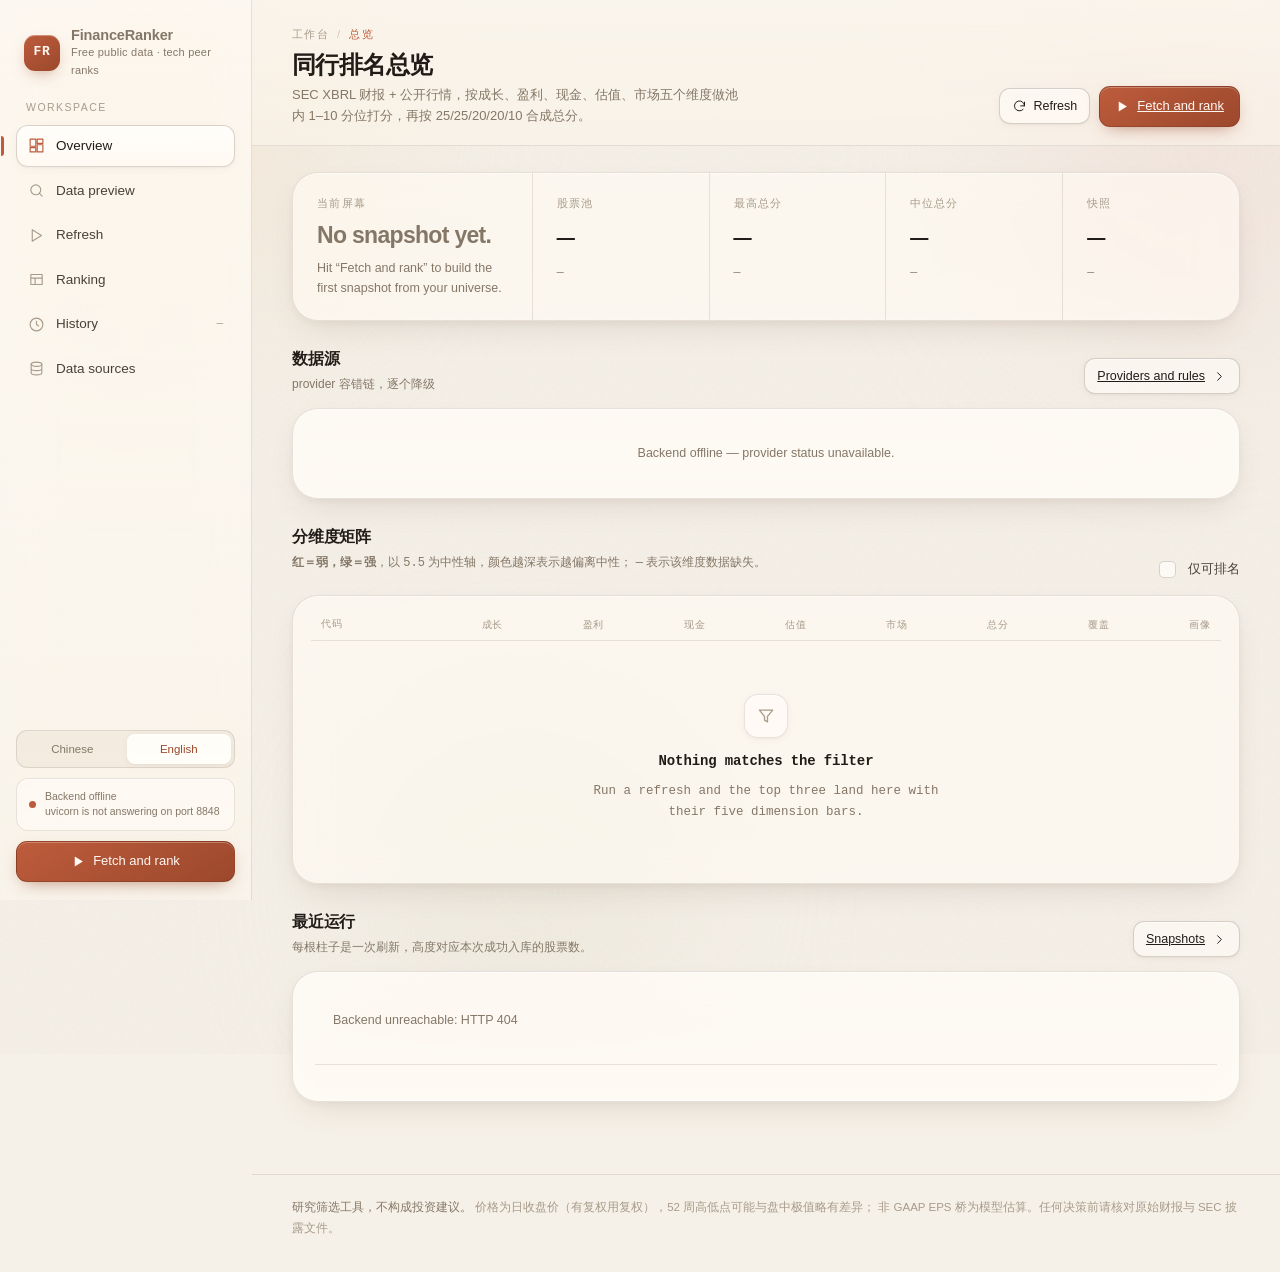
==== app/web/static/index.html @ 7ff26cf9 "FinanceRanker: free public-data tech peer ranker FastAPI service plus a vanilla-JS web UI that score" ====
<!DOCTYPE html>
<html lang="zh-CN">
<head>
<meta charset="utf-8" />
<meta name="viewport" content="width=device-width, initial-scale=1" />
<title>总览 · FinanceRanker</title>
<meta name="description" content="免费公开数据驱动的科技股同行排名：数据源状态、快照概览与头部标的。" />
<link rel="icon" href="favicon.svg" type="image/svg+xml" />
<link rel="stylesheet" href="css/shell.css" />
<link rel="stylesheet" href="css/components.css" />
</head>
<body data-page="ov">
<div class="app">
  <main class="main">
    <header class="pagehead">
      <div>
        <div class="crumb">
          <span data-i18n="nav.group">工作台</span><span class="sep">/</span><b data-i18n="nav.overview">总览</b>
        </div>
        <h1 data-i18n="ov.title">同行排名总览</h1>
        <p class="lede" data-i18n="ov.lede">SEC XBRL 财报 + 公开行情，按成长、盈利、现金、估值、市场五个维度做池内 1–10 分位打分，再按 25/25/20/20/10 合成总分。</p>
      </div>
      <div class="pagehead-actions">
        <button class="btn btn--quiet" type="button" data-ping id="ovRefresh" data-i18n="action.refresh"></button>
        <a class="btn btn--primary" href="refresh.html" id="ovRun" data-i18n="action.start"></a>
      </div>
    </header>

    <div class="pagebody">
      <!-- scoreboard -->
      <section class="section">
        <div class="glass board" id="board">
          <div class="lead">
            <div class="kicker" data-i18n="ov.screen">当前屏幕</div>
            <p class="headline" id="boardHeadline">正在读取最近一次快照…</p>
            <p id="boardSub" data-i18n="ov.screen">数据源、快照与头部标的会在这里汇总。</p>
          </div>
          <div class="cell" id="cellCoverage">
            <div class="k" data-i18n="ov.cell.pool">股票池</div>
            <div class="v">—</div>
            <div class="d">—</div>
          </div>
          <div class="cell" id="cellTop">
            <div class="k" data-i18n="ov.cell.top">最高总分</div>
            <div class="v">—</div>
            <div class="d">—</div>
          </div>
          <div class="cell" id="cellMedian">
            <div class="k" data-i18n="ov.cell.median">中位总分</div>
            <div class="v">—</div>
            <div class="d">—</div>
          </div>
          <div class="cell" id="cellSnap">
            <div class="k" data-i18n="ov.cell.snapshot">快照</div>
            <div class="v">—</div>
            <div class="d">—</div>
          </div>
        </div>
      </section>

      <!-- providers (the podium was removed: the full ranking table below
           already carries per-dimension detail, so a top-3 recap was redundant) -->
      <section class="section">
        <div class="section-head">
          <div>
            <h2 data-i18n="ov.providers">数据源</h2>
            <p class="hint" data-i18n="ov.providers.hint">provider 容错链，逐个降级</p>
          </div>
          <div class="tools">
            <a class="btn btn--quiet" href="sources.html" id="provMore" data-i18n="ov.more"></a>
          </div>
        </div>
        <div class="glass glass--solid" style="padding:20px 22px;display:flex;flex-direction:column;gap:14px">
          <div class="provlist" id="provlist">
            <div class="skeleton line" style="width:70%"></div>
            <div class="skeleton line" style="width:52%;margin-top:12px"></div>
            <div class="skeleton line" style="width:62%"></div>
          </div>
        </div>
      </section>

      <!-- coverage matrix -->
      <section class="section">
        <div class="section-head">
          <div>
            <h2 data-i18n="ov.matrix">分维度矩阵</h2>
            <p class="hint" data-i18n="ov.matrix.hint">
              <b>红＝弱，绿＝强</b>，以 <span class="mono">5.5</span> 为中性轴，颜色越深表示越偏离中性；
              <span class="mono">—</span> 表示该维度数据缺失。
            </p>
            <div class="scale-legend" id="matrixLegend"></div>
          </div>
          <div class="tools">
            <label class="check"><input type="checkbox" id="matrixEligible" /> <span data-i18n="ov.matrix.eligibleOnly">仅可排名</span></label>
          </div>
        </div>
        <div class="glass" id="matrixWrap" style="padding:14px 18px 8px;overflow-x:auto">
          <table class="matrix">
            <thead>
              <tr>
                <th data-i18n="common.ticker">代码</th>
                <th data-i18n="dim.growth">成长</th>
                <th data-i18n="dim.profitability">盈利</th>
                <th data-i18n="dim.cash">现金</th>
                <th data-i18n="dim.valuation">估值</th>
                <th data-i18n="dim.market">市场</th>
                <th data-i18n="common.overall">总分</th>
                <th data-i18n="common.coverage">覆盖</th>
                <th data-i18n="common.profile">画像</th>
              </tr>
            </thead>
            <tbody id="matrixBody">
              <tr><td colspan="9"><div class="skeleton line" style="width:100%"></div></td></tr>
            </tbody>
          </table>
        </div>
      </section>

      <!-- run history strip -->
      <section class="section">
        <div class="section-head">
          <div>
            <h2 data-i18n="ov.recent">最近运行</h2>
            <p class="hint" data-i18n="ov.recent.hint">每根柱子是一次刷新，高度对应本次成功入库的股票数。</p>
          </div>
          <div class="tools">
            <a class="btn btn--quiet" href="history.html" id="stripMore" data-i18n="ov.history"></a>
          </div>
        </div>
        <div class="glass glass--solid" style="padding:20px 22px;display:flex;flex-direction:column;gap:16px">
          <div class="runstrip" id="runstrip"></div>
          <hr class="rule" />
          <div class="row" style="font-size:12px;color:var(--muted)" id="stripMeta">读取中…</div>
        </div>
      </section>
    </div>

    <footer class="foot" data-i18n="foot.disclaimer">
      <b>研究筛选工具，不构成投资建议。</b>
      价格为日收盘价（有复权用复权），52 周高低点可能与盘中极值略有差异；
      非 GAAP EPS 桥为模型估算。任何决策前请核对原始财报与 SEC 披露文件。
    </footer>
  </main>
</div>

<script src="js/scale.js"></script>
<script src="js/i18n.js"></script>
<script src="js/shell.js"></script>
<script src="js/overview.js"></script>
</body>
</html>
---- app/web/static/css/shell.css ----
/* ==========================================================================
   FinanceRanker — shell: tokens, background, rail navigation, page chrome.
   Warm-glass, minimal. Light theme only; every surface is a tinted glass pane.
   ========================================================================== */

/* ------------------------------------------------------------------ tokens */
:root {
  /* warm neutral ramp — one family, no cool grays anywhere */
  --bg:            #f6f1e8;
  --bg-2:          #efe7da;
  --surface:       rgba(255, 252, 247, 0.60);
  --surface-2:     rgba(255, 252, 247, 0.82);
  --surface-3:     rgba(250, 244, 235, 0.55);
  --well:          rgba(236, 226, 212, 0.50);

  --ink:           #211c17;
  --ink-2:         #4a4038;
  --muted:         #857767;
  --faint:         #a89b8a;

  --hair:          rgba(84, 66, 49, 0.13);
  --hair-2:        rgba(84, 66, 49, 0.22);

  /* single desaturated accent */
  --accent:        #bd5c3c;
  --accent-deep:   #9c482c;
  --accent-soft:   rgba(189, 92, 60, 0.11);
  --accent-line:   rgba(189, 92, 60, 0.34);

  /* data scale — warm earth, no cool hues */
  --good:          #4f6b46;
  --good-soft:     rgba(79, 107, 70, 0.13);
  --mid:           #a0752c;
  --mid-soft:      rgba(160, 117, 44, 0.14);
  --soft:          #9c6a49;
  --soft-soft:     rgba(156, 106, 73, 0.13);
  --low:           #8f5647;
  --low-soft:      rgba(143, 86, 71, 0.13);

  /* elevation: warm-tinted, wide and low */
  --sh-sm:  0 1px 2px rgba(93, 68, 47, 0.05), 0 2px 8px rgba(93, 68, 47, 0.045);
  --sh:     0 2px 6px rgba(93, 68, 47, 0.05), 0 14px 34px -12px rgba(93, 68, 47, 0.16);
  --sh-lg:  0 4px 12px rgba(93, 68, 47, 0.06), 0 34px 70px -24px rgba(93, 68, 47, 0.24);
  --glint:  inset 0 1px 0 rgba(255, 255, 255, 0.65);
  --glint-2: inset 0 1px 0 rgba(255, 255, 255, 0.45), inset 0 0 0 1px rgba(255, 255, 255, 0.18);

  --r-xs: 8px;
  --r-sm: 12px;
  --r-md: 18px;
  --r-lg: 26px;
  --r-xl: 34px;

  --rail: 252px;
  --ease: cubic-bezier(0.22, 1, 0.36, 1);

  --sans: "Geist", "Satoshi", "Outfit", ui-sans-serif, -apple-system, BlinkMacSystemFont,
          "PingFang SC", "Hiragino Sans GB", "Noto Sans SC", "Microsoft YaHei", sans-serif;
  --mono: "JetBrains Mono", ui-monospace, SFMono-Regular, "SF Mono", Menlo, Consolas, monospace;
}

* { box-sizing: border-box; }

html { -webkit-text-size-adjust: 100%; }

body {
  margin: 0;
  min-height: 100dvh;
  background: var(--bg);
  color: var(--ink);
  font-family: var(--sans);
  font-size: 14px;
  line-height: 1.6;
  -webkit-font-smoothing: antialiased;
  text-rendering: optimizeLegibility;
}

/* ------------------------------------------------------- ambient background
   Three very slow, very soft wash blobs. Fixed + pointer-events:none so they
   never trigger layout or repaints of scrolling content. */
.wash {
  position: fixed;
  inset: -12vmax;
  z-index: 0;
  pointer-events: none;
  overflow: hidden;
}
.wash i {
  position: absolute;
  display: block;
  border-radius: 50%;
  filter: blur(72px);
  opacity: 0.5;
  will-change: transform;
}
.wash i:nth-child(1) {
  width: 46vmax; height: 46vmax; left: 4vmax; top: 2vmax;
  background: radial-gradient(circle at 40% 40%, #f3ddc4, transparent 68%);
  animation: drift-a 46s ease-in-out infinite alternate;
}
.wash i:nth-child(2) {
  width: 40vmax; height: 40vmax; right: 2vmax; top: 8vmax;
  background: radial-gradient(circle at 60% 40%, #f0d5cf, transparent 66%);
  animation: drift-b 58s ease-in-out infinite alternate;
}
.wash i:nth-child(3) {
  width: 38vmax; height: 38vmax; left: 34vmax; bottom: -6vmax;
  background: radial-gradient(circle at 50% 50%, #e6e3d2, transparent 68%);
  animation: drift-c 52s ease-in-out infinite alternate;
}
/* paper grain — fixed overlay, never on a scrolling container */
.wash::after {
  content: "";
  position: absolute;
  inset: 0;
  opacity: 0.22;
  mix-blend-mode: multiply;
  background-image: url("data:image/svg+xml,%3Csvg xmlns='http://www.w3.org/2000/svg' width='160' height='160'%3E%3Cfilter id='n'%3E%3CfeTurbulence type='fractalNoise' baseFrequency='0.9' numOctaves='3'/%3E%3C/filter%3E%3Crect width='160' height='160' filter='url(%23n)' opacity='0.42'/%3E%3C/svg%3E");
}
@keyframes drift-a { from { transform: translate3d(0,0,0) scale(1); } to { transform: translate3d(4vmax,3vmax,0) scale(1.12); } }
@keyframes drift-b { from { transform: translate3d(0,0,0) scale(1.06); } to { transform: translate3d(-5vmax,4vmax,0) scale(1); } }
@keyframes drift-c { from { transform: translate3d(0,0,0) scale(1); } to { transform: translate3d(3vmax,-4vmax,0) scale(1.1); } }

/* ------------------------------------------------------------- app skeleton */
.app {
  position: relative;
  z-index: 1;
  display: grid;
  grid-template-columns: var(--rail) minmax(0, 1fr);
  min-height: 100dvh;
  /* `clip` (not `hidden`) contains the ambient wash without creating a scroll
     container, so `position: sticky` headers keep working. */
  overflow-x: clip;
}

/* ---------------------------------------------------------------- rail nav */
.rail {
  position: sticky;
  top: 0;
  align-self: start;
  height: 100dvh;
  padding: 22px 16px 18px;
  display: flex;
  flex-direction: column;
  gap: 20px;
  border-right: 1px solid var(--hair);
  background: linear-gradient(180deg, rgba(255, 253, 249, 0.72), rgba(255, 251, 244, 0.42));
  backdrop-filter: blur(24px) saturate(150%);
  -webkit-backdrop-filter: blur(24px) saturate(150%);
  z-index: 40;
}

.brand {
  display: flex;
  align-items: center;
  gap: 11px;
  padding: 4px 8px 0;
  text-decoration: none;
  color: inherit;
}
.brand .mark {
  flex: none;
  width: 36px; height: 36px;
  display: grid; place-items: center;
  border-radius: 11px;
  background: linear-gradient(150deg, var(--accent), var(--accent-deep));
  color: #fff8f2;
  font-family: var(--mono);
  font-size: 13px;
  font-weight: 600;
  letter-spacing: 0.06em;
  box-shadow: 0 6px 16px -6px rgba(156, 72, 44, 0.55), inset 0 1px 0 rgba(255, 255, 255, 0.35);
}
.brand .txt { min-width: 0; }
.brand b {
  display: block;
  font-size: 14.5px;
  font-weight: 600;
  letter-spacing: -0.01em;
  line-height: 1.25;
}
.brand span {
  display: block;
  font-size: 11px;
  color: var(--muted);
  letter-spacing: 0.02em;
}

.rail-group { display: flex; flex-direction: column; gap: 3px; }
.rail-group > p {
  margin: 0 0 6px 10px;
  font-size: 10.5px;
  letter-spacing: 0.14em;
  text-transform: uppercase;
  color: var(--faint);
}

.navlink {
  position: relative;
  display: flex;
  align-items: center;
  gap: 11px;
  padding: 9px 11px;
  border-radius: 12px;
  color: var(--ink-2);
  text-decoration: none;
  font-size: 13.5px;
  border: 1px solid transparent;
  transition: background 0.28s var(--ease), color 0.28s var(--ease), border-color 0.28s var(--ease);
}
.navlink:hover { background: rgba(255, 253, 249, 0.66); border-color: var(--hair); }
.navlink .ico { flex: none; width: 17px; height: 17px; color: var(--faint); transition: color 0.28s var(--ease); }
.navlink:hover .ico { color: var(--ink-2); }
.navlink .n {
  margin-left: auto;
  font-family: var(--mono);
  font-size: 11px;
  color: var(--faint);
}
.navlink[aria-current="page"] {
  background: linear-gradient(180deg, rgba(255, 254, 251, 0.94), rgba(255, 250, 243, 0.74));
  border-color: var(--hair-2);
  color: var(--ink);
  font-weight: 500;
  box-shadow: var(--sh-sm), var(--glint);
}
.navlink[aria-current="page"] .ico { color: var(--accent); }
.navlink[aria-current="page"]::before {
  content: "";
  position: absolute;
  left: -16px;
  top: 50%;
  width: 3px; height: 20px;
  border-radius: 0 3px 3px 0;
  background: var(--accent);
  transform: translateY(-50%);
}

.rail-foot { margin-top: auto; display: flex; flex-direction: column; gap: 10px; }

/* --------------------------------------------------------- language switch */
.langswitch {
  display: grid;
  grid-template-columns: 1fr 1fr;
  gap: 2px;
  padding: 3px;
  border-radius: 11px;
  border: 1px solid var(--hair);
  background: var(--well);
}
.langswitch button {
  border: 0;
  background: transparent;
  color: var(--muted);
  font: inherit;
  font-size: 11.5px;
  padding: 6px 0;
  border-radius: 8px;
  cursor: pointer;
  transition: background 0.24s var(--ease), color 0.24s var(--ease), box-shadow 0.24s var(--ease);
}
.langswitch button:hover { color: var(--ink); }
.langswitch button[aria-pressed="true"] {
  background: rgba(255, 254, 250, 0.95);
  color: var(--accent-deep);
  font-weight: 500;
  box-shadow: var(--sh-sm), var(--glint);
}
.langbtn {
  border: 1px solid var(--hair);
  background: var(--surface);
  color: var(--ink-2);
  font: inherit;
  font-size: 11.5px;
  padding: 5px 10px;
  border-radius: 9px;
  cursor: pointer;
  box-shadow: var(--glint);
  transition: border-color 0.24s var(--ease), color 0.24s var(--ease);
}
.langbtn:hover { border-color: var(--accent-line); color: var(--accent-deep); }
.langbtn:active { transform: scale(0.97); }

.health {
  display: flex;
  align-items: center;
  gap: 9px;
  padding: 10px 12px;
  border-radius: var(--r-sm);
  border: 1px solid var(--hair);
  background: var(--surface);
  box-shadow: var(--glint-2);
  font-size: 11.5px;
  color: var(--ink-2);
  text-decoration: none;
}
.health:hover { border-color: var(--hair-2); }
.health .dot {
  flex: none;
  width: 7px; height: 7px;
  border-radius: 50%;
  background: var(--good);
  box-shadow: 0 0 0 0 rgba(79, 107, 70, 0.4);
  animation: breathe 3.6s var(--ease) infinite;
}
.health.warn .dot { background: var(--mid); animation-duration: 2.4s; }
.health.bad .dot { background: var(--accent); }
.health b { display: block; font-weight: 500; line-height: 1.35; }
.health span { display: block; color: var(--muted); font-size: 10.5px; }
@keyframes breathe {
  0%   { box-shadow: 0 0 0 0 rgba(79, 107, 70, 0.34); }
  70%  { box-shadow: 0 0 0 7px rgba(79, 107, 70, 0); }
  100% { box-shadow: 0 0 0 0 rgba(79, 107, 70, 0); }
}

/* ------------------------------------------------------------ mobile chrome */
.mobilebar { display: none; }
.scrim { display: none; }

/* ------------------------------------------------------------------ content */
.main {
  min-width: 0;
  display: flex;
  flex-direction: column;
}

.pagehead {
  position: sticky;
  top: 0;
  z-index: 30;
  display: flex;
  align-items: flex-end;
  justify-content: space-between;
  gap: 24px;
  padding: 26px 40px 18px;
  border-bottom: 1px solid var(--hair);
  background: linear-gradient(180deg, rgba(250, 245, 237, 0.86), rgba(250, 245, 237, 0.58));
  backdrop-filter: blur(20px) saturate(150%);
  -webkit-backdrop-filter: blur(20px) saturate(150%);
}
.crumb {
  display: flex;
  align-items: center;
  gap: 8px;
  font-size: 11px;
  letter-spacing: 0.12em;
  text-transform: uppercase;
  color: var(--faint);
  margin-bottom: 7px;
}
.crumb .sep { opacity: 0.5; }
.crumb b { color: var(--accent); font-weight: 500; letter-spacing: 0.12em; }

.pagehead h1 {
  margin: 0;
  font-size: 24px;
  font-weight: 600;
  letter-spacing: -0.025em;
  line-height: 1.15;
}
.pagehead .lede {
  margin: 7px 0 0;
  max-width: 62ch;
  color: var(--muted);
  font-size: 13px;
  line-height: 1.6;
}
.pagehead-actions { display: flex; align-items: center; gap: 9px; flex: none; }

.pagebody {
  padding: 26px 40px 72px;
  display: flex;
  flex-direction: column;
  gap: 26px;
  max-width: 1480px;
  width: 100%;
}

/* -------------------------------------------------------------------- glass */
.glass {
  position: relative;
  border-radius: var(--r-lg);
  border: 1px solid var(--hair);
  background: var(--surface);
  backdrop-filter: blur(18px) saturate(150%);
  -webkit-backdrop-filter: blur(18px) saturate(150%);
  box-shadow: var(--sh), var(--glint-2);
}
.glass--solid { background: var(--surface-2); }
.glass--quiet { background: var(--surface-3); box-shadow: var(--sh-sm), var(--glint); }

/* ------------------------------------------------------------------ section */
.section { display: flex; flex-direction: column; gap: 14px; }
.section-head {
  display: flex;
  align-items: flex-end;
  justify-content: space-between;
  gap: 18px;
}
.section-head h2 {
  margin: 0;
  font-size: 15.5px;
  font-weight: 600;
  letter-spacing: -0.015em;
}
.section-head .hint { margin: 3px 0 0; color: var(--muted); font-size: 12px; }
.section-head .tools { display: flex; align-items: center; gap: 8px; }

.rule { height: 1px; background: var(--hair); border: 0; margin: 0; }

/* ---------------------------------------------------------------------------
   Buttons
   ------------------------------------------------------------------------- */
.btn {
  position: relative;
  display: inline-flex;
  align-items: center;
  justify-content: center;
  gap: 7px;
  padding: 9px 15px;
  border-radius: 11px;
  border: 1px solid var(--hair-2);
  background: linear-gradient(180deg, rgba(255, 254, 251, 0.9), rgba(255, 250, 243, 0.62));
  color: var(--ink);
  font: inherit;
  font-size: 13px;
  font-weight: 500;
  cursor: pointer;
  white-space: nowrap;
  box-shadow: var(--sh-sm), var(--glint);
  transition: transform 0.16s var(--ease), box-shadow 0.28s var(--ease),
              border-color 0.28s var(--ease), background 0.28s var(--ease), color 0.28s var(--ease);
}
.btn:hover:not(:disabled) {
  border-color: var(--hair-2);
  box-shadow: 0 2px 5px rgba(93, 68, 47, 0.07), 0 14px 28px -12px rgba(93, 68, 47, 0.28), var(--glint);
  transform: translateY(-1px);
}
.btn:active:not(:disabled) { transform: translateY(0) scale(0.985); box-shadow: var(--sh-sm); }
.btn:focus-visible { outline: 2px solid var(--accent-line); outline-offset: 2px; }
.btn:disabled { opacity: 0.42; cursor: not-allowed; box-shadow: none; }

.btn svg { width: 15px; height: 15px; flex: none; }
.btn--primary {
  background: linear-gradient(150deg, var(--accent), var(--accent-deep));
  border-color: rgba(120, 52, 30, 0.5);
  color: #fff8f3;
  box-shadow: 0 1px 0 rgba(255, 255, 255, 0.28) inset, 0 6px 18px -8px rgba(140, 62, 36, 0.7);
}
.btn--primary:hover:not(:disabled) {
  border-color: rgba(120, 52, 30, 0.6);
  box-shadow: 0 1px 0 rgba(255, 255, 255, 0.32) inset, 0 12px 26px -10px rgba(140, 62, 36, 0.75);
}
.btn--ghost {
  background: transparent;
  border-color: transparent;
  box-shadow: none;
  color: var(--muted);
}
.btn--ghost:hover:not(:disabled) {
  background: rgba(255, 253, 249, 0.7);
  border-color: var(--hair);
  color: var(--ink);
  box-shadow: var(--glint);
}
.btn--quiet { background: var(--surface); font-size: 12.5px; padding: 7px 12px; }
.btn--danger { color: var(--accent-deep); }
.btn--danger:hover:not(:disabled) { border-color: var(--accent-line); background: var(--accent-soft); }
.btn--sm { padding: 6px 10px; font-size: 12px; border-radius: 9px; }
.btn--icon { padding: 8px; border-radius: 10px; }

/* ------------------------------------------------------------------- chips */
.chip {
  display: inline-flex;
  align-items: center;
  gap: 6px;
  padding: 5px 11px;
  border-radius: 999px;
  border: 1px solid var(--hair);
  background: var(--surface);
  color: var(--ink-2);
  font-size: 12px;
  cursor: pointer;
  box-shadow: var(--glint);
  transition: transform 0.16s var(--ease), border-color 0.28s var(--ease), background 0.28s var(--ease);
}
.chip:hover { border-color: var(--accent-line); transform: translateY(-1px); }
.chip:active { transform: translateY(0) scale(0.98); }
.chip[aria-pressed="true"], .chip.is-on {
  background: var(--accent-soft);
  border-color: var(--accent-line);
  color: var(--accent-deep);
}
.chip .x { font-family: var(--mono); font-size: 11px; opacity: 0.6; }

.seg {
  display: inline-flex;
  padding: 3px;
  gap: 2px;
  border-radius: 12px;
  border: 1px solid var(--hair);
  background: var(--well);
  box-shadow: none;
}
.seg button {
  border: 0;
  background: transparent;
  color: var(--muted);
  font: inherit;
  font-size: 12.5px;
  padding: 6px 12px;
  border-radius: 9px;
  cursor: pointer;
  transition: background 0.28s var(--ease), color 0.28s var(--ease), box-shadow 0.28s var(--ease);
}
.seg button:hover { color: var(--ink); }
.seg button[aria-pressed="true"] {
  background: rgba(255, 254, 250, 0.95);
  color: var(--ink);
  box-shadow: var(--sh-sm), var(--glint);
}

/* ------------------------------------------------------------------ fields */
.field { display: flex; flex-direction: column; gap: 7px; min-width: 0; }
.field > label {
  font-size: 11.5px;
  font-weight: 500;
  letter-spacing: 0.04em;
  color: var(--ink-2);
}
.field .help { font-size: 11.5px; color: var(--faint); }
.field .err { font-size: 11.5px; color: var(--accent-deep); }

.input, .textarea, select.input {
  width: 100%;
  padding: 10px 13px;
  border-radius: var(--r-sm);
  border: 1px solid var(--hair-2);
  background: rgba(255, 253, 249, 0.72);
  color: var(--ink);
  font: inherit;
  font-size: 13px;
  /* the focused border is the only outline — OS default rings look cheap here */
  outline: none;
  box-shadow: none;
  transition: border-color 0.28s var(--ease), box-shadow 0.28s var(--ease), background 0.28s var(--ease);
}
.textarea {
  resize: vertical;
  font-family: var(--mono);
  font-size: 12.5px;
  line-height: 1.75;
  letter-spacing: 0.02em;
}
.input::placeholder, .textarea::placeholder { color: var(--faint); }
.input:focus, .textarea:focus, select.input:focus {
  outline: none;
  background: rgba(255, 254, 251, 0.94);
  border-color: var(--accent-line);
  box-shadow: 0 0 0 3px var(--accent-soft);
}
select.input {
  appearance: none;
  padding-right: 32px;
  background-image: url("data:image/svg+xml,%3Csvg xmlns='http://www.w3.org/2000/svg' width='12' height='12' viewBox='0 0 24 24' fill='none' stroke='%23857767' stroke-width='2.2' stroke-linecap='round'%3E%3Cpath d='M6 9l6 6 6-6'/%3E%3C/svg%3E");
  background-repeat: no-repeat;
  background-position: right 12px center;
}

.check {
  display: inline-flex;
  align-items: center;
  gap: 9px;
  font-size: 12.5px;
  color: var(--ink-2);
  cursor: pointer;
  user-select: none;
}
.check input {
  appearance: none;
  width: 17px; height: 17px;
  border-radius: 5px;
  border: 1px solid var(--hair-2);
  background: rgba(255, 253, 249, 0.8);
  box-shadow: none;
  cursor: pointer;
  display: grid;
  place-items: center;
  transition: background 0.2s var(--ease), border-color 0.2s var(--ease);
}
.check input::after {
  content: "";
  width: 9px; height: 5px;
  border-left: 1.8px solid #fff8f3;
  border-bottom: 1.8px solid #fff8f3;
  transform: rotate(-45deg) scale(0.5);
  opacity: 0;
  transition: opacity 0.18s var(--ease), transform 0.18s var(--ease);
  margin-top: -2px;
}
.check input:checked { background: var(--accent); border-color: var(--accent-deep); }
.check input:checked::after { opacity: 1; transform: rotate(-45deg) scale(1); }

/* ------------------------------------------------------------------- utils */
.hidden, [hidden] { display: none !important; }
.mono { font-family: var(--mono); font-variant-numeric: tabular-nums; }
.num { font-family: var(--mono); font-variant-numeric: tabular-nums; letter-spacing: -0.01em; }
.muted { color: var(--muted); }
.faint { color: var(--faint); }
.row { display: flex; align-items: center; gap: 10px; flex-wrap: wrap; }
.spacer { flex: 1 1 auto; }
.sr {
  position: absolute;
  width: 1px; height: 1px;
  padding: 0; margin: -1px;
  overflow: hidden; clip: rect(0 0 0 0);
  white-space: nowrap; border: 0;
}

/* ------------------------------------------------------------------ badges */
.badge {
  display: inline-flex;
  align-items: center;
  gap: 5px;
  padding: 3px 9px;
  border-radius: 7px;
  border: 1px solid var(--hair);
  background: var(--well);
  font-size: 11px;
  font-weight: 500;
  color: var(--ink-2);
  white-space: nowrap;
}
.badge--good { color: var(--good); background: var(--good-soft); border-color: rgba(79, 107, 70, 0.24); }
.badge--mid  { color: var(--mid);  background: var(--mid-soft);  border-color: rgba(160, 117, 44, 0.26); }
.badge--soft { color: var(--soft); background: var(--soft-soft); border-color: rgba(156, 106, 73, 0.24); }
.badge--low  { color: var(--low);  background: var(--low-soft);  border-color: rgba(143, 86, 71, 0.24); }
.badge--accent { color: var(--accent-deep); background: var(--accent-soft); border-color: var(--accent-line); }
.badge .dot { width: 6px; height: 6px; border-radius: 50%; background: currentColor; }

/* --------------------------------------------------------------- meter bar */
.meter {
  display: flex;
  align-items: center;
  justify-content: flex-end;
  gap: 10px;
}
.meter .track {
  position: relative;
  width: 58px;
  height: 4px;
  border-radius: 999px;
  background: var(--well);
  overflow: hidden;
  flex: none;
}
.meter .fill {
  position: absolute;
  /* `inset: 0 auto 0 0` collapsed to width:0 here (an absolutely positioned
     element with only `left` set and `width:auto` inside an inline containing
     block), which made every meter bar invisible. Pinning both edges makes the
     box stretch, so scaleX() has something to scale. */
  left: 0;
  right: 0;
  top: 0;
  bottom: 0;
  border-radius: 999px;
  transform-origin: left center;
  background: var(--accent);
  transition: transform 0.6s var(--ease);
}
.meter .val { min-width: 30px; text-align: right; font-size: 12.5px; color: var(--ink-2); }
.meter.is-na .val { color: var(--faint); }
/* .meter--* fill colours are supplied by js/scale.js (inline). */

/* ------------------------------------------------------------------ states */
.skeleton {
  position: relative;
  overflow: hidden;
  border-radius: var(--r-sm);
  background: rgba(233, 224, 211, 0.5);
}
.skeleton::after {
  content: "";
  position: absolute;
  inset: 0;
  transform: translateX(-100%);
  background: linear-gradient(90deg, transparent, rgba(255, 255, 255, 0.72), transparent);
  animation: shimmer 1.75s var(--ease) infinite;
}
@keyframes shimmer { to { transform: translateX(100%); } }
.skeleton.line { height: 11px; }
.skeleton.line + .skeleton.line { margin-top: 9px; }

.state {
  display: flex;
  flex-direction: column;
  align-items: center;
  text-align: center;
  gap: 9px;
  padding: 46px 30px;
}
.state .glyph {
  width: 44px; height: 44px;
  display: grid; place-items: center;
  border-radius: 14px;
  border: 1px solid var(--hair);
  background: var(--surface-2);
  color: var(--faint);
  box-shadow: var(--glint), var(--sh-sm);
  margin-bottom: 3px;
}
.state .glyph svg { width: 20px; height: 20px; }
.state h3 { margin: 0; font-size: 14px; font-weight: 600; letter-spacing: -0.01em; }
.state p { margin: 0; max-width: 46ch; color: var(--muted); font-size: 12.5px; line-height: 1.65; }
.state .act { margin-top: 8px; }

.alert {
  display: flex;
  align-items: flex-start;
  gap: 11px;
  padding: 12px 15px;
  border-radius: var(--r-sm);
  border: 1px solid var(--accent-line);
  background: var(--accent-soft);
  color: var(--accent-deep);
  font-size: 12.5px;
  line-height: 1.6;
}
.alert--warn { border-color: rgba(160, 117, 44, 0.3); background: var(--mid-soft); color: #7d5a17; }
.alert--ok { border-color: rgba(79, 107, 70, 0.26); background: var(--good-soft); color: var(--good); }
.alert svg { width: 15px; height: 15px; flex: none; margin-top: 2px; }
.alert b { font-weight: 600; }

/* -------------------------------------------------------------------- toast */
.toasts {
  position: fixed;
  right: 22px;
  bottom: 22px;
  z-index: 90;
  display: flex;
  flex-direction: column;
  gap: 9px;
  pointer-events: none;
}
.toast {
  display: flex;
  align-items: center;
  gap: 9px;
  padding: 11px 15px;
  border-radius: 13px;
  border: 1px solid var(--hair-2);
  background: rgba(255, 253, 248, 0.86);
  backdrop-filter: blur(18px) saturate(160%);
  -webkit-backdrop-filter: blur(18px) saturate(160%);
  box-shadow: var(--sh-lg), var(--glint);
  font-size: 12.5px;
  color: var(--ink);
  animation: toast-in 0.42s var(--ease);
  pointer-events: auto;
}
.toast.out { animation: toast-out 0.3s var(--ease) forwards; }
.toast .dot { width: 7px; height: 7px; border-radius: 50%; background: var(--good); flex: none; }
.toast.warn .dot { background: var(--mid); }
.toast.err .dot { background: var(--accent); }
@keyframes toast-in { from { opacity: 0; transform: translate3d(0, 14px, 0) scale(0.97); } }
@keyframes toast-out { to { opacity: 0; transform: translate3d(0, 8px, 0) scale(0.98); } }

/* ------------------------------------------------------------------- table */
.tablewrap {
  overflow: auto;
  max-height: min(70dvh, 760px);
  border-radius: var(--r-lg);
  border: 1px solid var(--hair);
  background: var(--surface);
  backdrop-filter: blur(18px) saturate(150%);
  -webkit-backdrop-filter: blur(18px) saturate(150%);
  box-shadow: var(--sh), var(--glint-2);
}
.tablewrap--flat { max-height: none; }
table.data {
  width: 100%;
  border-collapse: separate;
  border-spacing: 0;
  font-size: 12.5px;
}
table.data th, table.data td {
  padding: 11px 14px;
  text-align: left;
  white-space: nowrap;
  border-bottom: 1px solid var(--hair);
}
table.data thead th {
  position: sticky;
  top: 0;
  z-index: 2;
  background: linear-gradient(180deg, rgba(252, 247, 239, 0.97), rgba(249, 243, 234, 0.92));
  backdrop-filter: blur(12px);
  -webkit-backdrop-filter: blur(12px);
  color: var(--muted);
  font-size: 11px;
  font-weight: 500;
  letter-spacing: 0.05em;
  text-transform: uppercase;
}
table.data thead th.sortable { cursor: pointer; user-select: none; }
table.data thead th.sortable:hover { color: var(--ink); }
table.data thead th .arrow { opacity: 0; margin-left: 5px; font-size: 9px; }
table.data thead th[aria-sort] .arrow { opacity: 1; color: var(--accent); }
table.data tbody tr { transition: background 0.2s var(--ease); }
table.data tbody tr:hover { background: rgba(255, 253, 249, 0.72); }
table.data tbody tr:last-child td { border-bottom: 0; }
table.data td.right, table.data th.right { text-align: right; }
table.data td.ticker { font-family: var(--mono); font-weight: 600; letter-spacing: -0.01em; }
table.data .company {
  max-width: 220px;
  overflow: hidden;
  text-overflow: ellipsis;
}
table.data .rowlink { cursor: pointer; }

.tick-link {
  color: var(--accent-deep);
  font-family: var(--mono);
  font-weight: 600;
  text-decoration: none;
  border-bottom: 1px solid transparent;
  transition: border-color 0.24s var(--ease);
  background: none;
  border-top: 0; border-left: 0; border-right: 0;
  padding: 0;
  font-size: inherit;
  cursor: pointer;
}
.tick-link:hover { border-bottom-color: var(--accent-line); }

.detail-link {
  display: inline-flex;
  align-items: center;
  gap: 3px;
  font-size: 11.5px;
  color: var(--muted);
  text-decoration: none;
  padding: 3px 8px 3px 10px;
  border-radius: 999px;
  border: 1px solid var(--hair);
  background: var(--surface);
  box-shadow: var(--glint);
  transition: color 0.24s var(--ease), border-color 0.24s var(--ease), transform 0.18s var(--ease);
}
.detail-link svg { width: 12px; height: 12px; }
.detail-link:hover { color: var(--accent-deep); border-color: var(--accent-line); transform: translateX(1px); }
.detail-link:active { transform: translateX(0) scale(0.97); }

.rank-cell { color: var(--faint); width: 42px; }
.rank-cell.top { color: var(--accent-deep); font-weight: 600; }

/* ------------------------------------------------------------------- grids */
.grid { display: grid; gap: 16px; }
.grid--stats { grid-template-columns: repeat(auto-fit, minmax(200px, 1fr)); }
.grid--2 { grid-template-columns: repeat(2, minmax(0, 1fr)); }
.grid--3 { grid-template-columns: repeat(3, minmax(0, 1fr)); }
.grid--hero { grid-template-columns: minmax(0, 1.55fr) minmax(0, 1fr); align-items: start; }

/* ------------------------------------------------------------------- stats */
.statcard {
  position: relative;
  padding: 18px 20px 20px;
  border-radius: var(--r-md);
  overflow: hidden;
}
.statcard .label {
  display: flex;
  align-items: center;
  gap: 7px;
  font-size: 11px;
  letter-spacing: 0.07em;
  text-transform: uppercase;
  color: var(--faint);
}
.statcard .value {
  margin-top: 9px;
  font-family: var(--mono);
  font-size: 27px;
  font-weight: 500;
  letter-spacing: -0.03em;
  line-height: 1.05;
  font-variant-numeric: tabular-nums;
}
.statcard .value small { font-size: 13px; color: var(--muted); margin-left: 4px; letter-spacing: 0; }
.statcard .note { margin-top: 8px; font-size: 11.5px; color: var(--muted); }
.statcard .spark { position: absolute; right: 0; bottom: 0; left: 0; height: 30px; opacity: 0.5; pointer-events: none; }

/* ------------------------------------------------------------- kv + detail */
.kvgrid {
  display: grid;
  grid-template-columns: repeat(auto-fill, minmax(190px, 1fr));
  gap: 1px;
  background: var(--hair);
  border-radius: var(--r-md);
  overflow: hidden;
  border: 1px solid var(--hair);
}
.kvgrid .kv {
  background: rgba(255, 252, 247, 0.72);
  padding: 12px 15px;
  backdrop-filter: blur(10px);
  -webkit-backdrop-filter: blur(10px);
}
.kvgrid .k {
  font-size: 10.5px;
  letter-spacing: 0.06em;
  text-transform: uppercase;
  color: var(--faint);
}
.kvgrid .v {
  margin-top: 4px;
  font-family: var(--mono);
  font-size: 14px;
  font-variant-numeric: tabular-nums;
  letter-spacing: -0.01em;
}
.kvgrid .v.na { color: var(--faint); }
.kvgrid .kv.group-start { box-shadow: inset 3px 0 0 var(--accent-line); }

/* ------------------------------------------------------------------ drawer */
.drawer-scrim {
  position: fixed;
  inset: 0;
  z-index: 60;
  background: rgba(46, 34, 24, 0.22);
  backdrop-filter: blur(3px);
  -webkit-backdrop-filter: blur(3px);
  opacity: 0;
  transition: opacity 0.34s var(--ease);
}
.drawer-scrim.in { opacity: 1; }
.drawer {
  position: fixed;
  top: 0; right: 0;
  z-index: 61;
  height: 100dvh;
  width: min(470px, 94vw);
  display: flex;
  flex-direction: column;
  border-left: 1px solid var(--hair-2);
  background: linear-gradient(200deg, rgba(255, 253, 249, 0.94), rgba(250, 244, 235, 0.9));
  backdrop-filter: blur(26px) saturate(160%);
  -webkit-backdrop-filter: blur(26px) saturate(160%);
  box-shadow: var(--sh-lg);
  transform: translate3d(100%, 0, 0);
  transition: transform 0.44s var(--ease);
}
.drawer.in { transform: translate3d(0, 0, 0); }
.drawer header {
  display: flex;
  align-items: flex-start;
  gap: 12px;
  padding: 22px 24px 16px;
  border-bottom: 1px solid var(--hair);
}
.drawer header .t { min-width: 0; flex: 1; }
.drawer header .t b {
  display: block;
  font-family: var(--mono);
  font-size: 19px;
  letter-spacing: -0.02em;
}
.drawer header .t span { display: block; color: var(--muted); font-size: 12.5px; margin-top: 2px; }
.drawer .body { overflow: auto; padding: 20px 24px 30px; display: flex; flex-direction: column; gap: 18px; }
.drawer .grp h4 {
  margin: 0 0 9px;
  font-size: 10.5px;
  letter-spacing: 0.12em;
  text-transform: uppercase;
  color: var(--faint);
  font-weight: 500;
}
.drawer .grp .kvgrid { grid-template-columns: repeat(auto-fill, minmax(140px, 1fr)); }

/* facet score lines: label left, meter nudged toward the value column so the
   numbers form a readable right-hand rail */
.drawer .facetline {
  display: grid;
  grid-template-columns: 62px minmax(0, 1fr);
  align-items: center;
  gap: 14px;
}
.drawer .facetline .fl { font-size: 11.5px; color: var(--faint); }
.drawer .facetline .fm { width: 100%; max-width: 200px; margin-left: auto; }
.drawer .facetline.is-total .fl { font-size: 12.5px; font-weight: 500; color: var(--ink-2); }
.drawer .facetline .meter .val { font-weight: 500; }
/* The numeric value keeps the neutral ink; the bar carries the red/green
   direction, so the old per-tone text colours were double-encoding it. */

/* ---------------------------------------------------------------- progress */
.progress { display: flex; flex-direction: column; gap: 10px; }
.progress .top { display: flex; align-items: baseline; justify-content: space-between; gap: 12px; }
.progress .pct { font-family: var(--mono); font-size: 21px; letter-spacing: -0.02em; }
.progress .stage { font-size: 12.5px; color: var(--muted); }
.progress .track {
  height: 7px;
  border-radius: 999px;
  background: var(--well);
  overflow: hidden;
  box-shadow: inset 0 1px 1px rgba(93, 68, 47, 0.07);
}
.progress .fill {
  height: 100%;
  border-radius: 999px;
  background: linear-gradient(90deg, var(--accent), #d08757);
  transform-origin: left center;
  transform: scaleX(0);
  transition: transform 0.7s var(--ease);
}
.progress.is-live .fill {
  background-image: linear-gradient(90deg, var(--accent), #d08757, var(--accent));
  background-size: 200% 100%;
  animation: sheen 2.4s linear infinite;
}
@keyframes sheen { to { background-position: -200% 0; } }

.steps { display: flex; flex-direction: column; gap: 1px; border-radius: var(--r-sm); overflow: hidden; }
.step {
  display: flex;
  align-items: center;
  gap: 11px;
  padding: 10px 13px;
  background: rgba(255, 252, 247, 0.6);
  font-size: 12.5px;
  color: var(--muted);
}
.step + .step { border-top: 1px solid var(--hair); }
.step .mark {
  width: 16px; height: 16px;
  border-radius: 50%;
  border: 1px solid var(--hair-2);
  display: grid; place-items: center;
  flex: none;
  font-size: 9px;
  color: var(--faint);
}
.step.done { color: var(--ink-2); }
.step.done .mark { border-color: rgba(79, 107, 70, 0.4); background: var(--good-soft); color: var(--good); }
.step.active { color: var(--ink); }
.step.active .mark { border-color: var(--accent-line); background: var(--accent-soft); }
.step.active .mark::after {
  content: "";
  width: 6px; height: 6px;
  border-radius: 50%;
  background: var(--accent);
  animation: pulse-dot 1.5s var(--ease) infinite;
}
@keyframes pulse-dot { 50% { transform: scale(0.5); opacity: 0.55; } }
.step .at { margin-left: auto; font-family: var(--mono); font-size: 11px; color: var(--faint); }

.log {
  max-height: 240px;
  overflow: auto;
  padding: 12px 14px;
  border-radius: var(--r-sm);
  background: rgba(240, 232, 220, 0.55);
  border: 1px solid var(--hair);
  font-family: var(--mono);
  font-size: 11.5px;
  line-height: 1.85;
  color: var(--ink-2);
}
.log .ln { display: flex; gap: 9px; }
.log .ln time { color: var(--faint); flex: none; }
.log .ln.ok span { color: var(--good); }
.log .ln.warn span { color: var(--mid); }
.log .ln.err span { color: var(--accent-deep); }

/* ------------------------------------------------------------------- misc */
.note {
  padding: 13px 16px;
  border-radius: var(--r-sm);
  border: 1px dashed var(--hair-2);
  color: var(--muted);
  font-size: 12px;
  line-height: 1.7;
  background: rgba(255, 252, 247, 0.4);
}
.well {
  padding: 14px 16px;
  border-radius: var(--r-md);
  background: var(--well);
  border: 1px solid var(--hair);
}
.dl { display: grid; grid-template-columns: auto 1fr; gap: 7px 16px; font-size: 12.5px; }
.dl dt { color: var(--faint); white-space: nowrap; }
.dl dd { margin: 0; font-family: var(--mono); }

.foot {
  padding: 22px 40px 34px;
  color: var(--faint);
  font-size: 11.5px;
  line-height: 1.8;
  border-top: 1px solid var(--hair);
  max-width: 1480px;
  width: 100%;
}
.foot b { color: var(--muted); font-weight: 500; }

/* ------------------------------------------------------------------- motion */
@media (prefers-reduced-motion: reduce) {
  *, *::before, *::after {
    animation-duration: 0.001ms !important;
    animation-iteration-count: 1 !important;
    transition-duration: 0.001ms !important;
  }
}

/* ------------------------------------------------------------- responsive */
@media (max-width: 1180px) {
  .grid--hero { grid-template-columns: minmax(0, 1fr); }
  .pagehead { padding: 22px 26px 16px; }
  .pagebody { padding: 22px 26px 64px; }
  .foot { padding: 20px 26px 30px; }
}

@media (max-width: 900px) {
  .grid--2, .grid--3 { grid-template-columns: minmax(0, 1fr); }
}

@media (max-width: 860px) {
  .app { grid-template-columns: minmax(0, 1fr); }

  .mobilebar {
    position: sticky;
    top: 0;
    z-index: 45;
    display: flex;
    align-items: center;
    gap: 12px;
    padding: 11px 14px;
    border-bottom: 1px solid var(--hair);
    background: rgba(250, 245, 237, 0.82);
    backdrop-filter: blur(20px) saturate(150%);
    -webkit-backdrop-filter: blur(20px) saturate(150%);
  }
  .mobilebar .mark {
    width: 30px; height: 30px;
    border-radius: 9px;
    display: grid; place-items: center;
    background: linear-gradient(150deg, var(--accent), var(--accent-deep));
    color: #fff8f2;
    font-family: var(--mono);
    font-size: 11px;
    font-weight: 600;
  }
  .mobilebar b { font-size: 13.5px; font-weight: 600; letter-spacing: -0.01em; }
  .mobilebar .spacer { flex: 1; }

  .rail {
    position: fixed;
    top: 0; left: 0;
    width: min(280px, 84vw);
    height: 100dvh;
    z-index: 70;
    transform: translate3d(-102%, 0, 0);
    transition: transform 0.42s var(--ease);
    background: linear-gradient(180deg, rgba(255, 253, 249, 0.97), rgba(251, 245, 236, 0.95));
    box-shadow: var(--sh-lg);
  }
  .rail.open { transform: translate3d(0, 0, 0); }
  .scrim {
    display: block;
    position: fixed;
    inset: 0;
    z-index: 65;
    background: rgba(46, 34, 24, 0.26);
    backdrop-filter: blur(3px);
    -webkit-backdrop-filter: blur(3px);
    opacity: 0;
    pointer-events: none;
    transition: opacity 0.4s var(--ease);
  }
  .scrim.in { opacity: 1; pointer-events: auto; }

  .pagehead {
    position: static;
    flex-direction: column;
    align-items: flex-start;
    gap: 14px;
    padding: 20px 16px 14px;
  }
  .pagehead h1 { font-size: 21px; }
  .pagebody { padding: 18px 16px 56px; gap: 20px; }
  .foot { padding: 18px 16px 28px; }
  .grid--stats { grid-template-columns: repeat(auto-fit, minmax(150px, 1fr)); }
  .tablewrap { max-height: none; }
  .drawer { width: 100vw; }
  .toasts { left: 14px; right: 14px; bottom: 14px; }
}
---- app/web/static/css/components.css ----
/* ==========================================================================
   FinanceRanker — page components.
   Complements shell.css with the pieces individual pages need: the overview
   scoreboard, the run console, the ranking toolbar, the history timeline and
   the data-source dictionary.
   ========================================================================== */

/* ================================================================ overview */

/* Scoreboard: one glass pane, five columns divided by hairlines.
   Deliberately NOT five boxes — the grouping is done with rules. */
.board {
  display: grid;
  grid-template-columns: minmax(220px, 1.35fr) repeat(4, minmax(0, 1fr));
  border-radius: var(--r-lg);
  overflow: hidden;
}
.board > div { padding: 22px 24px; border-left: 1px solid var(--hair); }
.board > div:first-child { border-left: 0; }

.board .lead .kicker {
  font-size: 10.5px;
  letter-spacing: 0.14em;
  text-transform: uppercase;
  color: var(--faint);
}
.board .lead .headline {
  margin: 10px 0 0;
  font-size: 23px;
  line-height: 1.2;
  font-weight: 600;
  letter-spacing: -0.03em;
}
.board .lead .headline em {
  font-style: normal;
  color: var(--accent);
}
.board .lead p { margin: 9px 0 0; color: var(--muted); font-size: 12.5px; line-height: 1.6; }

.board .cell .k {
  font-size: 10.5px;
  letter-spacing: 0.1em;
  text-transform: uppercase;
  color: var(--faint);
  display: flex;
  align-items: center;
  gap: 6px;
}
.board .cell .v {
  margin-top: 12px;
  font-family: var(--mono);
  font-size: 30px;
  line-height: 1;
  letter-spacing: -0.04em;
  font-variant-numeric: tabular-nums;
}
.board .cell .v small { font-size: 13px; color: var(--muted); letter-spacing: 0; margin-left: 3px; }
.board .cell .d { margin-top: 9px; font-size: 11.5px; color: var(--muted); font-family: var(--mono); }
.board .cell .d.up { color: var(--good); }
.board .cell .d.down { color: var(--low); }

/* Coverage matrix: tickers x five facets, rules only, no boxes */
.matrix { width: 100%; min-width: 620px; border-collapse: collapse; font-size: 12px; }
.matrix th, .matrix td { padding: 7px 10px; text-align: right; border-bottom: 1px solid var(--hair); }
.matrix th:first-child, .matrix td:first-child { text-align: left; font-family: var(--mono); }
.matrix thead th {
  font-size: 10px;
  letter-spacing: 0.08em;
  text-transform: uppercase;
  color: var(--faint);
  font-weight: 500;
}
.matrix tbody tr:last-child td { border-bottom: 0; }
.matrix .swatch {
  display: inline-block;
  width: 100%;
  max-width: 62px;
  height: 22px;
  border-radius: 6px;
  line-height: 22px;
  text-align: center;
  font-family: var(--mono);
  font-size: 11px;
  border: 1px solid transparent;
}
.matrix .swatch.na { color: var(--faint); background: var(--well); }

/* Provider lines in the sidebar column */
.provlist { display: flex; flex-direction: column; }
.provlist .prov {
  display: flex;
  align-items: center;
  gap: 11px;
  padding: 12px 0;
  border-bottom: 1px solid var(--hair);
  font-size: 12.5px;
}
.provlist .prov:last-child { border-bottom: 0; }
.provlist .prov .nm { font-weight: 500; }
.provlist .prov .src {
  margin-left: auto;
  font-family: var(--mono);
  font-size: 11px;
  color: var(--muted);
  text-align: right;
}
.provlist .prov .ico {
  width: 28px; height: 28px;
  border-radius: 9px;
  display: grid; place-items: center;
  background: var(--well);
  border: 1px solid var(--hair);
  color: var(--ink-2);
  flex: none;
}
.provlist .prov .ico svg { width: 14px; height: 14px; }

/* Run history strip on the overview */
.runstrip { display: flex; align-items: flex-end; gap: 5px; height: 56px; }
.runstrip .col {
  flex: 1;
  min-width: 6px;
  border-radius: 4px 4px 2px 2px;
  background: linear-gradient(180deg, rgba(189, 92, 60, 0.55), rgba(189, 92, 60, 0.18));
  position: relative;
  transition: transform 0.3s var(--ease);
}
.runstrip .col:hover { transform: scaleY(1.04); }
.runstrip .col.zero { background: var(--well); }
.runstrip .col .tip {
  position: absolute;
  bottom: calc(100% + 7px);
  left: 50%;
  transform: translateX(-50%);
  padding: 5px 9px;
  border-radius: 8px;
  background: rgba(40, 30, 22, 0.92);
  color: #f7f1e8;
  font-family: var(--mono);
  font-size: 10.5px;
  white-space: nowrap;
  opacity: 0;
  pointer-events: none;
  transition: opacity 0.24s var(--ease);
}
.runstrip .col:hover .tip { opacity: 1; }

/* =============================================================== refresh   */
.runlayout { display: grid; grid-template-columns: minmax(0, 1fr) minmax(0, 1.06fr); gap: 18px; align-items: start; }

.console { padding: 20px 22px; display: flex; flex-direction: column; gap: 16px; }
.console .head { display: flex; align-items: center; justify-content: space-between; gap: 12px; }
.console .head h3 { margin: 0; font-size: 14px; font-weight: 600; letter-spacing: -0.01em; }

.ticker-bag { display: flex; flex-wrap: wrap; gap: 6px; min-height: 34px; }
.ticker-bag .tag {
  display: inline-flex;
  align-items: center;
  gap: 7px;
  padding: 5px 9px 5px 11px;
  border-radius: 9px;
  border: 1px solid var(--hair);
  background: rgba(255, 253, 249, 0.72);
  font-family: var(--mono);
  font-size: 11.5px;
  box-shadow: var(--glint);
  animation: tag-in 0.36s var(--ease) backwards;
}
.ticker-bag .tag button {
  border: 0;
  background: transparent;
  color: var(--faint);
  cursor: pointer;
  padding: 0 2px;
  font-size: 13px;
  line-height: 1;
  border-radius: 4px;
}
.ticker-bag .tag button:hover { color: var(--accent-deep); }
.ticker-bag .tag.dup { border-color: var(--accent-line); background: var(--accent-soft); }
@keyframes tag-in { from { opacity: 0; transform: translate3d(0, 6px, 0); } }

.presets { display: flex; flex-wrap: wrap; gap: 6px; }

.eta { display: flex; align-items: center; gap: 14px; font-size: 12px; color: var(--muted); }
.eta b { font-family: var(--mono); color: var(--ink-2); font-weight: 500; }

/* ================================================================ ranking */
.toolbar {
  display: flex;
  align-items: flex-end;
  gap: 12px;
  flex-wrap: wrap;
  padding: 16px 20px;
}
.toolbar .search { position: relative; flex: 1 1 240px; min-width: 200px; }
.toolbar .search svg {
  position: absolute;
  left: 12px; top: 50%;
  transform: translateY(-50%);
  width: 15px; height: 15px;
  color: var(--faint);
  pointer-events: none;
}
.toolbar .search .input { padding-left: 34px; }
.toolbar .right { display: flex; align-items: center; gap: 8px; margin-left: auto; }

.coltoggles {
  display: flex;
  align-items: center;
  gap: 6px;
  flex-wrap: wrap;
  padding: 0 20px 16px;
}
.coltoggles .lbl { font-size: 11px; color: var(--faint); letter-spacing: 0.06em; text-transform: uppercase; margin-right: 2px; }

/* collapsed column picker — the table is the point, not the chrome */
.colpanel { position: relative; }
.colpanel > summary {
  list-style: none;
  cursor: pointer;
  padding: 6px 12px;
  border-radius: 9px;
  border: 1px solid var(--hair);
  background: var(--surface);
  font-size: 12px;
  color: var(--ink-2);
  box-shadow: var(--glint);
  user-select: none;
}
.colpanel > summary::-webkit-details-marker { display: none; }
.colpanel > summary:hover { border-color: var(--accent-line); }
.colpanel[open] > summary { background: var(--accent-soft); border-color: var(--accent-line); color: var(--accent-deep); }
/* The picker is a native popover: it renders in the browser's top layer, so no
   backdrop-filter ancestor can trap it behind the sticky page header. JS only
   has to place it under its trigger. */
.coltoggles[popover] {
  position: fixed;
  inset: auto;
  margin: 0;
  width: min(420px, calc(100vw - 32px));
  max-height: min(52dvh, 420px);
  overflow: auto;
  padding: 14px;
  border-radius: var(--r-md);
  border: 1px solid var(--hair-2);
  background: rgba(255, 253, 248, 0.98);
  box-shadow: var(--sh-lg), var(--glint);
  animation: pop-in 0.24s var(--ease);
}
.coltoggles[popover]::backdrop { background: rgba(46, 34, 24, 0.06); }
.coltoggles[popover]:not(:popover-open) { display: none; }
@keyframes pop-in { from { opacity: 0; transform: translate3d(0, -6px, 0) scale(0.985); } }
.colpanel[open] > summary { border-color: var(--accent-line); background: var(--accent-soft); color: var(--accent-deep); }

/* the ranking table carries fixed column widths so the layout never reflows */
table.data.ranking { table-layout: fixed; width: 100%; min-width: 940px; }
table.data.ranking td, table.data.ranking th { padding: 10px 12px; }
table.data.ranking td.company, table.data.ranking th.company { max-width: none; }

.dimcell { min-width: 88px; }

.profile-pill {
  display: inline-flex;
  align-items: center;
  gap: 6px;
  padding: 3px 10px;
  border-radius: 999px;
  font-size: 11px;
  font-weight: 500;
  border: 1px solid var(--hair);
  background: var(--well);
  color: var(--ink-2);
}
.profile-pill[data-tone="good"] { color: var(--good); background: var(--good-soft); border-color: rgba(79, 107, 70, 0.24); }
.profile-pill[data-tone="mid"]  { color: var(--mid);  background: var(--mid-soft);  border-color: rgba(160, 117, 44, 0.24); }
.profile-pill[data-tone="soft"] { color: var(--soft); background: var(--soft-soft); border-color: rgba(156, 106, 73, 0.24); }
.profile-pill[data-tone="low"]  { color: var(--low);  background: var(--low-soft);  border-color: rgba(143, 86, 71, 0.24); }

/* Export dock: a full-width glass footer that sits at the end of the table
   instead of floating over the last rows. */
.exportbar {
  position: sticky;
  bottom: 0;
  z-index: 20;
  display: flex;
  align-items: center;
  gap: 9px;
  margin-top: -6px;
  padding: 11px 18px;
  border: 1px solid var(--hair-2);
  border-radius: var(--r-md);
  background: linear-gradient(180deg, #fffdf9, #fbf5ec);
  box-shadow: var(--sh-lg), var(--glint);
}
/* fade the page behind the dock so scrolled rows dissolve instead of
   reappearing in the gutter around it */
.exportbar::before {
  content: "";
  position: absolute;
  left: -6vw;
  right: -6vw;
  top: 100%;
  height: 34px;
  pointer-events: none;
  background: linear-gradient(180deg, rgba(246, 241, 232, 0.96), rgba(246, 241, 232, 0.7) 45%, rgba(246, 241, 232, 0));
}
.exportbar .cnt { font-size: 12px; color: var(--muted); margin-right: auto; }
.exportbar .cnt b { font-family: var(--mono); color: var(--ink); font-weight: 500; }

/* ================================================================= history */
.histlayout { display: grid; grid-template-columns: minmax(0, 300px) minmax(0, 1fr); gap: 20px; align-items: start; }

.timeline { padding: 12px; display: flex; flex-direction: column; gap: 4px; max-height: 74dvh; overflow: auto; }
.tl-item {
  display: grid;
  grid-template-columns: 22px minmax(0, 1fr);
  gap: 11px;
  padding: 11px 12px;
  border-radius: 13px;
  border: 1px solid transparent;
  cursor: pointer;
  text-align: left;
  background: transparent;
  font: inherit;
  color: inherit;
  transition: background 0.26s var(--ease), border-color 0.26s var(--ease);
}
.tl-item:hover { background: rgba(255, 253, 249, 0.66); border-color: var(--hair); }
.tl-item[aria-current="true"] {
  background: rgba(255, 254, 250, 0.92);
  border-color: var(--hair-2);
  box-shadow: var(--sh-sm), var(--glint);
}
.tl-item .rail-line { position: relative; display: flex; justify-content: center; }
.tl-item .rail-line::before {
  content: "";
  position: absolute;
  top: 16px; bottom: -15px;
  width: 1px;
  background: var(--hair-2);
}
.tl-item:last-child .rail-line::before { display: none; }
.tl-item .node {
  position: relative;
  width: 9px; height: 9px;
  margin-top: 5px;
  border-radius: 50%;
  border: 1.5px solid var(--hair-2);
  background: var(--bg);
}
.tl-item[aria-current="true"] .node { border-color: var(--accent); background: var(--accent); box-shadow: 0 0 0 4px var(--accent-soft); }
.tl-item .when { font-size: 12.5px; font-weight: 500; letter-spacing: -0.01em; }
.tl-item .sub { margin-top: 3px; font-size: 11px; color: var(--muted); font-family: var(--mono); }
.tl-item .sub .bad { color: var(--accent-deep); }

.histpanel { padding: 20px 22px; display: flex; flex-direction: column; gap: 18px; }
.histpanel .head { display: flex; align-items: flex-start; justify-content: space-between; gap: 16px; flex-wrap: wrap; }
.histpanel .head h3 { margin: 0; font-size: 15px; font-weight: 600; letter-spacing: -0.015em; font-family: var(--mono); }
.histpanel .head .when { margin-top: 4px; font-size: 12px; color: var(--muted); }

.spark { width: 100%; height: 74px; display: block; overflow: visible; }
.spark .grid-line { stroke: var(--hair); stroke-width: 1; }
.spark .area { fill: url(#sparkFill); }
.spark .line { fill: none; stroke: var(--accent); stroke-width: 1.8; stroke-linejoin: round; stroke-linecap: round; }
.spark .pt { fill: var(--bg); stroke: var(--accent); stroke-width: 1.6; }
.spark .axis { fill: var(--faint); font-family: var(--mono); font-size: 9.5px; }
.spark-axis {
  display: flex;
  align-items: baseline;
  justify-content: space-between;
  gap: 10px;
  margin: 6px 0 2px;
  font-family: var(--mono);
  font-size: 10.5px;
  color: var(--faint);
}
.spark-axis .mid { color: var(--muted); font-family: var(--sans); font-size: 11px; }

/* ================================================================= sources */
.srcgrid { display: grid; grid-template-columns: repeat(auto-fit, minmax(260px, 1fr)); gap: 16px; }
.srccard { padding: 18px 20px; display: flex; flex-direction: column; gap: 13px; }
.srccard .top { display: flex; align-items: center; gap: 10px; }
.srccard .top .ico {
  width: 32px; height: 32px;
  border-radius: 10px;
  display: grid; place-items: center;
  background: var(--well);
  border: 1px solid var(--hair);
  color: var(--ink-2);
  flex: none;
}
.srccard .top .ico svg { width: 16px; height: 16px; }
.srccard .top b { font-size: 13.5px; font-weight: 600; letter-spacing: -0.01em; }
.srccard .top .st { margin-left: auto; }
.srccard .chain { display: flex; flex-direction: column; gap: 6px; font-size: 12px; }
.srccard .chain .hop { display: flex; align-items: center; gap: 8px; color: var(--ink-2); }
.srccard .chain .hop .idx {
  font-family: var(--mono);
  font-size: 10px;
  color: var(--faint);
  width: 14px;
  flex: none;
}
.srccard .chain .hop em { font-style: normal; color: var(--faint); font-size: 11px; margin-left: auto; }
.srccard .foot { font-size: 11.5px; color: var(--muted); border-top: 1px solid var(--hair); padding-top: 11px; }

.code {
  font-family: var(--mono);
  font-size: 11.5px;
  padding: 12px 14px;
  border-radius: var(--r-sm);
  background: rgba(240, 232, 220, 0.5);
  border: 1px solid var(--hair);
  overflow-x: auto;
  color: var(--ink-2);
  line-height: 1.7;
  margin: 0;
}
.code .m { color: var(--accent-deep); }
.code .p { color: var(--good); }

.method {
  font-family: var(--mono);
  font-size: 10.5px;
  padding: 2px 7px;
  border-radius: 6px;
  border: 1px solid var(--hair);
  background: var(--well);
  color: var(--ink-2);
}
.method.get { color: var(--good); border-color: rgba(79, 107, 70, 0.26); background: var(--good-soft); }
.method.post { color: var(--mid); border-color: rgba(160, 117, 44, 0.26); background: var(--mid-soft); }
.method.del { color: var(--accent-deep); border-color: var(--accent-line); background: var(--accent-soft); }

.dict { display: grid; grid-template-columns: repeat(auto-fit, minmax(268px, 1fr)); gap: 22px 26px; }
.dict .grp { display: flex; flex-direction: column; gap: 10px; min-width: 0; }
.dict .grp h4 {
  margin: 0;
  font-size: 11px;
  letter-spacing: 0.1em;
  text-transform: uppercase;
  color: var(--accent-deep);
  font-weight: 500;
  display: flex;
  align-items: center;
  gap: 8px;
}
.dict .grp h4 .w {
  margin-left: auto;
  font-family: var(--mono);
  font-size: 10.5px;
  color: var(--faint);
  letter-spacing: 0;
  text-transform: none;
}
.dict ul { margin: 0; padding: 0; list-style: none; display: flex; flex-direction: column; }
.dict li {
  display: grid;
  grid-template-columns: 96px minmax(0, 1fr) auto;
  align-items: baseline;
  gap: 10px;
  padding: 7px 0;
  border-bottom: 1px dashed var(--hair);
  font-size: 12px;
}
.dict li:last-child { border-bottom: 0; }
.dict li code {
  font-family: var(--mono);
  font-size: 11px;
  color: var(--ink-2);
  overflow: hidden;
  text-overflow: ellipsis;
}
.dict li b { font-weight: 500; font-size: 12px; }
.dict li em { font-style: normal; color: var(--faint); font-size: 11px; text-align: right; white-space: nowrap; }

.cachebar { display: flex; flex-direction: column; gap: 12px; }
.cachebar .ns { display: grid; grid-template-columns: 116px minmax(0, 1fr) 58px; align-items: center; gap: 14px; font-size: 12.5px; }
.cachebar .ns .nm {
  font-family: var(--mono);
  color: var(--ink-2);
  font-size: 11.5px;
  overflow: hidden;
  text-overflow: ellipsis;
}
.cachebar .ns .bar { height: 6px; border-radius: 999px; background: var(--well); overflow: hidden; }
.cachebar .ns .bar i {
  display: block;
  height: 100%;
  border-radius: 999px;
  background: linear-gradient(90deg, var(--accent), #d08757);
  transform-origin: left center;
  transition: transform 0.7s var(--ease);
}
.cachebar .ns .n { font-family: var(--mono); color: var(--muted); font-size: 11.5px; min-width: 54px; text-align: right; }

@media (max-width: 1180px) {
  .board { grid-template-columns: repeat(2, minmax(0, 1fr)); }
  .board > div { border-left: 1px solid var(--hair); }
  .board > div:nth-child(odd) { border-left: 0; }
  .board > div:nth-child(n + 3) { border-top: 1px solid var(--hair); }
  .runlayout { grid-template-columns: minmax(0, 1fr); }
  .histlayout { grid-template-columns: minmax(0, 1fr); }
}

@media (max-width: 860px) {
  .board { grid-template-columns: minmax(0, 1fr); }
  .board > div { border-left: 0; border-top: 1px solid var(--hair); }
  .board > div:first-child { border-top: 0; }
  .toolbar { padding: 14px 16px; }
  .toolbar .right { margin-left: 0; width: 100%; }
  .coltoggles { padding: 0 16px 14px; }
  .exportbar { flex-wrap: wrap; }
  .cachebar .ns { grid-template-columns: 96px 1fr auto; }
}

/* Diverging red↔green score legend (see js/scale.js for the scale itself).
   0..10 strip shown beside the matrix caption so the encoding is explicit. */
.scale-legend {
  display: flex;
  gap: 3px;
  margin-top: 8px;
  flex-wrap: wrap;
}
.scale-legend-cell {
  width: 26px;
  height: 17px;
  border-radius: 4px;
  display: inline-flex;
  align-items: center;
  justify-content: center;
  font-family: var(--mono);
  font-size: 9.5px;
  border: 1px solid var(--hair);
}
@media (max-width: 720px) {
  .scale-legend-cell { width: 22px; height: 15px; font-size: 9px; }
}
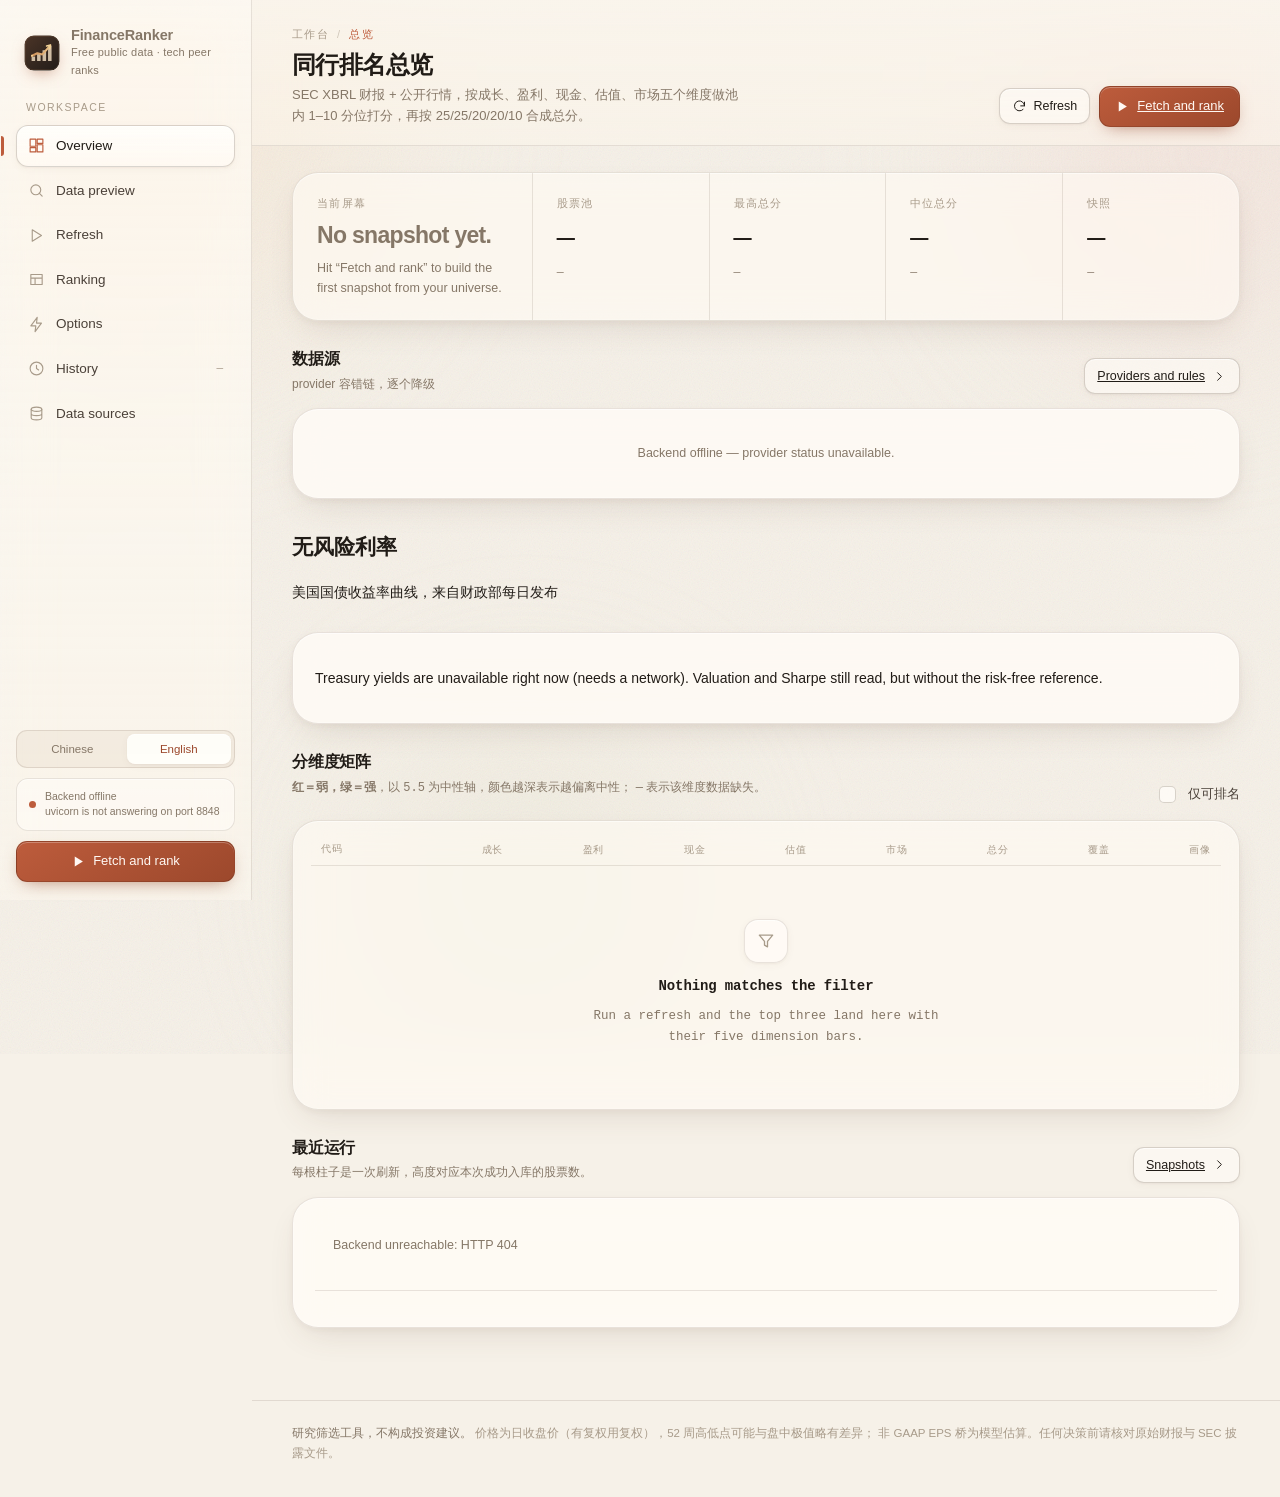
==== commit c6730df7: "feat: options analytics on CBOE Greeks, quarterly non-GAAP EPS, and a dated company record Adds two " ====
--- a/app/web/static/index.html
+++ b/app/web/static/index.html
@@ -77,6 +77,18 @@
             <div class="skeleton line" style="width:62%"></div>
           </div>
         </div>
+
+        <div class="blockhead">
+          <div>
+            <h2 data-i18n="ov.rates">无风险利率</h2>
+            <p class="hint" data-i18n="ov.rates.hint">美国国债收益率曲线，来自财政部每日发布</p>
+          </div>
+        </div>
+        <div class="glass glass--solid" style="padding:20px 22px">
+          <div class="ratestrip" id="ratesBody">
+            <div class="skeleton line" style="width:60%"></div>
+          </div>
+        </div>
       </section>
 
       <!-- coverage matrix -->
--- a/app/web/static/css/shell.css
+++ b/app/web/static/css/shell.css
@@ -160,14 +160,9 @@
 .brand .mark {
   flex: none;
   width: 36px; height: 36px;
-  display: grid; place-items: center;
+  display: block;
   border-radius: 11px;
-  background: linear-gradient(150deg, var(--accent), var(--accent-deep));
-  color: #fff8f2;
-  font-family: var(--mono);
-  font-size: 13px;
-  font-weight: 600;
-  letter-spacing: 0.06em;
+  object-fit: cover;
   box-shadow: 0 6px 16px -6px rgba(156, 72, 44, 0.55), inset 0 1px 0 rgba(255, 255, 255, 0.35);
 }
 .brand .txt { min-width: 0; }
@@ -517,6 +512,16 @@
   background: rgba(255, 254, 250, 0.95);
   color: var(--ink);
   box-shadow: var(--sh-sm), var(--glint);
+}
+
+/* Weight-strategy selector. Deliberately quieter than the view switch: it
+   changes the blend behind the same evidence, not which evidence is shown. */
+.seg--strategy { border-style: dashed; }
+.seg--strategy button { font-size: 11.5px; padding: 5px 10px; }
+.seg--strategy button[aria-pressed="true"] {
+  background: var(--accent-soft);
+  color: var(--accent-deep);
+  border: 1px solid var(--accent-line);
 }
 
 /* ------------------------------------------------------------------ fields */
@@ -1142,12 +1147,8 @@
   .mobilebar .mark {
     width: 30px; height: 30px;
     border-radius: 9px;
-    display: grid; place-items: center;
-    background: linear-gradient(150deg, var(--accent), var(--accent-deep));
-    color: #fff8f2;
-    font-family: var(--mono);
-    font-size: 11px;
-    font-weight: 600;
+    display: block;
+    object-fit: cover;
   }
   .mobilebar b { font-size: 13.5px; font-weight: 600; letter-spacing: -0.01em; }
   .mobilebar .spacer { flex: 1; }
--- a/app/web/static/css/components.css
+++ b/app/web/static/css/components.css
@@ -253,12 +253,82 @@
 @keyframes pop-in { from { opacity: 0; transform: translate3d(0, -6px, 0) scale(0.985); } }
 .colpanel[open] > summary { border-color: var(--accent-line); background: var(--accent-soft); color: var(--accent-deep); }
 
-/* the ranking table carries fixed column widths so the layout never reflows */
-table.data.ranking { table-layout: fixed; width: 100%; min-width: 940px; }
-table.data.ranking td, table.data.ranking th { padding: 10px 12px; }
+/* The ranking table can carry 29 comparable metrics. Sizing it by content
+   (rather than a fixed layout plus hand-guessed pixel widths) is what stops
+   headers from being clipped into "3M RETURN VS SP" and "CASH QUALIT", while
+   `min-width: 100%` keeps a short 8-column view from floating in dead space. */
+table.data.ranking { table-layout: auto; width: 100%; }
+table.data.ranking td, table.data.ranking th { padding: 9px 10px; }
 table.data.ranking td.company, table.data.ranking th.company { max-width: none; }
 
+/* Header labels stay on one line and are never clipped mid-word. */
+table.data.ranking thead th {
+  text-transform: none;
+  letter-spacing: 0.02em;
+  font-size: 11.5px;
+  line-height: 1.25;
+  white-space: nowrap;
+}
+
+/* Freeze identity columns: with 29 comparable metrics the reader scrolls
+   sideways, and losing the ticker makes every subsequent number unreadable. */
+table.data.ranking th.col-sticky, table.data.ranking td.col-sticky {
+  position: sticky;
+  z-index: 1;
+  background: var(--surface);
+}
+table.data.ranking colgroup col.col-sticky { position: sticky; }
+table.data.ranking thead th.col-sticky { z-index: 3; }
+table.data.ranking th.col-freeze-1, table.data.ranking td.col-freeze-1 { left: 0; }
+table.data.ranking th.col-freeze-2, table.data.ranking td.col-freeze-2 { left: 46px; }
+table.data.ranking td.col-sticky { background: linear-gradient(90deg, var(--surface) 92%, rgba(0,0,0,0.02)); }
+table.data.ranking td.col-freeze-2 { box-shadow: 6px 0 10px -8px rgba(60, 44, 30, 0.5); }
+
+/* Group separators. A tint per column reads as stripes and fights the sticky
+   column backgrounds, so the boundary between fundamental / return / risk /
+   consensus blocks is marked with a single vertical rule instead. */
+table.data.ranking th.grp-start, table.data.ranking td.grp-start {
+  border-left: 1px solid var(--hair-2);
+}
+table.data.ranking thead th.grp-start::before {
+  content: attr(data-group);
+  display: block;
+  font-size: 9px;
+  letter-spacing: 0.09em;
+  text-transform: uppercase;
+  color: var(--accent-deep);
+  opacity: 0.72;
+  margin-bottom: 3px;
+}
+table.data.ranking thead th.grp-start { padding-top: 6px; }
+
 .dimcell { min-width: 88px; }
+
+/* Stale-snapshot notice. A screen of blanks caused by an old snapshot looks
+   exactly like a dead data source, so this is deliberately prominent: a warm
+   rule down the side, the reason in one sentence, and the fix as a button. */
+.stale-card {
+  display: flex;
+  flex-wrap: wrap;
+  align-items: center;
+  gap: 10px 16px;
+  margin: 0 0 14px;
+  padding: 12px 16px;
+  border-radius: var(--r-lg);
+  border: 1px solid rgba(160, 117, 44, 0.36);
+  border-left: 3px solid var(--mid);
+  background: linear-gradient(180deg, rgba(255, 249, 237, 0.96), rgba(252, 244, 228, 0.92));
+  box-shadow: var(--sh);
+}
+.stale-card b { color: var(--mid); font-size: 13px; }
+.stale-card p {
+  flex: 1 1 340px;
+  margin: 0;
+  font-size: 12.5px;
+  line-height: 1.5;
+  color: var(--ink-2);
+}
+.stale-card .btn { flex: none; }
 
 .profile-pill {
   display: inline-flex;
@@ -537,3 +607,33 @@
 @media (max-width: 720px) {
   .scale-legend-cell { width: 22px; height: 15px; font-size: 9px; }
 }
+
+/* ---- risk-free rate strip on the overview ---- */
+.ratestrip { display: flex; flex-direction: column; gap: 14px; }
+.ratesrow {
+  display: grid;
+  grid-template-columns: repeat(auto-fit, minmax(74px, 1fr));
+  gap: 10px;
+}
+.ratetile {
+  display: flex;
+  flex-direction: column;
+  gap: 4px;
+  padding: 10px 12px;
+  border-radius: var(--r-sm);
+  border: 1px solid var(--hair);
+  background: var(--well);
+}
+.ratetile .k {
+  font-size: 10px;
+  letter-spacing: 0.06em;
+  text-transform: uppercase;
+  color: var(--muted);
+}
+.ratetile .v { font-size: 15px; letter-spacing: -0.01em; }
+.ratetile.is-key {
+  border-color: var(--accent-line);
+  background: var(--accent-soft);
+}
+.ratetile.is-key .k { color: var(--accent-deep); }
+.ratesmeta { display: flex; align-items: center; gap: 8px; flex-wrap: wrap; font-size: 11px; }
